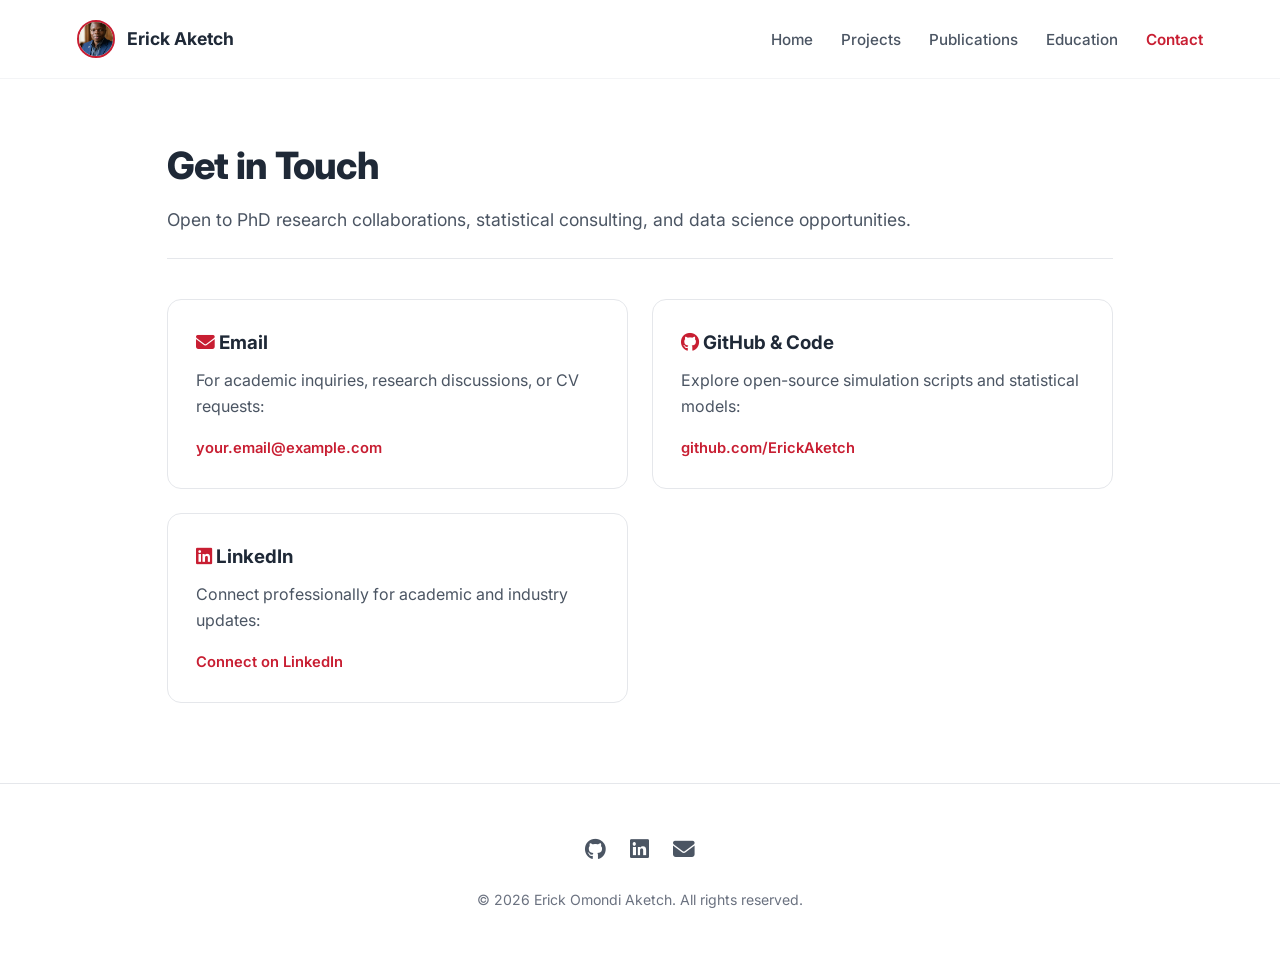
==== contact.html @ 642c51b4 "Add contact.html with contact information and links" ====
<!DOCTYPE html>
<html lang="en">
<head>
  <meta charset="UTF-8" />
  <meta name="viewport" content="width=device-width, initial-scale=1.0" />
  <title>Contact | Erick Omondi Aketch</title>
  <link href="https://fonts.googleapis.com/css2?family=Inter:wght@400;500;600;700;800&display=swap" rel="stylesheet">
  <link rel="stylesheet" href="https://cdnjs.cloudflare.com/ajax/libs/font-awesome/6.5.0/css/all.min.css">
  <link rel="stylesheet" href="style.css">
</head>
<body>

  <header>
    <a href="index.html" class="brand">
      <img src="profile.jpg" alt="Erick Omondi Aketch">
      <span>Erick Aketch</span>
    </a>
    <nav>
      <ul>
        <li><a href="index.html">Home</a></li>
        <li><a href="projects.html">Projects</a></li>
        <li><a href="publications.html">Publications</a></li>
        <li><a href="education.html">Education</a></li>
        <li><a href="contact.html" class="active">Contact</a></li>
      </ul>
    </nav>
  </header>

  <main class="page-container">
    <div class="page-header">
      <h1>Get in Touch</h1>
      <p>Open to PhD research collaborations, statistical consulting, and data science opportunities.</p>
    </div>

    <div class="card-grid">
      <div class="card">
        <h3><i class="fa-solid fa-envelope" style="color: var(--primary);"></i> Email</h3>
        <p style="margin-top: 0.5rem; color: var(--text-muted);">For academic inquiries, research discussions, or CV requests:</p>
        <a href="mailto:your.email@example.com" class="text-link">your.email@example.com</a>
      </div>

      <div class="card">
        <h3><i class="fa-brands fa-github" style="color: var(--primary);"></i> GitHub & Code</h3>
        <p style="margin-top: 0.5rem; color: var(--text-muted);">Explore open-source simulation scripts and statistical models:</p>
        <a href="https://github.com/ErickAketch" target="_blank" class="text-link">github.com/ErickAketch</a>
      </div>

      <div class="card">
        <h3><i class="fa-brands fa-linkedin" style="color: var(--primary);"></i> LinkedIn</h3>
        <p style="margin-top: 0.5rem; color: var(--text-muted);">Connect professionally for academic and industry updates:</p>
        <a href="https://linkedin.com" target="_blank" class="text-link">Connect on LinkedIn</a>
      </div>
    </div>
  </main>

  <footer>
    <div class="social-links">
      <a href="https://github.com/ErickAketch" target="_blank"><i class="fa-brands fa-github"></i></a>
      <a href="https://linkedin.com" target="_blank"><i class="fa-brands fa-linkedin"></i></a>
      <a href="mailto:your.email@example.com"><i class="fa-solid fa-envelope"></i></a>
    </div>
    <p class="copyright">© 2026 Erick Omondi Aketch. All rights reserved.</p>
  </footer>

</body>
</html>
---- style.css ----
:root {
  --primary: #c81e32;
  --accent: #e66c1f;
  --text-dark: #1f2937;
  --text-muted: #4b5563;
  --bg-light: #ffffff;
  --bg-subtle: #f9fafb;
  --border-light: #e5e7eb;
}

* {
  box-sizing: border-box;
  margin: 0;
  padding: 0;
}

body {
  font-family: 'Inter', sans-serif;
  color: var(--text-dark);
  background-color: var(--bg-light);
  line-height: 1.65;
  overflow-x: hidden;
}

/* Header & Navigation */
header {
  display: flex;
  justify-content: space-between;
  align-items: center;
  padding: 1.25rem 6%;
  position: sticky;
  top: 0;
  background: rgba(255, 255, 255, 0.95);
  backdrop-filter: blur(8px);
  z-index: 100;
  border-bottom: 1px solid #f3f4f6;
}

.brand {
  display: flex;
  align-items: center;
  gap: 0.75rem;
  text-decoration: none;
  color: var(--text-dark);
  font-weight: 700;
  font-size: 1.1rem;
}

.brand img {
  width: 38px;
  height: 38px;
  border-radius: 50%;
  object-fit: cover;
  border: 2px solid var(--primary);
}

nav ul {
  display: flex;
  list-style: none;
  gap: 1.75rem;
}

nav a {
  text-decoration: none;
  color: var(--text-muted);
  font-weight: 500;
  font-size: 0.95rem;
  transition: color 0.2s;
}

nav a:hover, nav a.active {
  color: var(--primary);
  font-weight: 600;
}

/* Page Container */
.page-container {
  max-width: 1100px;
  margin: 0 auto;
  padding: 3.5rem 6% 5rem;
}

.page-header {
  margin-bottom: 2.5rem;
  border-bottom: 1px solid var(--border-light);
  padding-bottom: 1.5rem;
}

.page-header h1 {
  font-size: 2.35rem;
  font-weight: 800;
  letter-spacing: -0.02em;
  margin-bottom: 0.5rem;
}

.page-header p {
  color: var(--text-muted);
  font-size: 1.1rem;
}

/* Cards & Timeline Items */
.card-grid {
  display: grid;
  grid-template-columns: repeat(auto-fit, minmax(310px, 1fr));
  gap: 1.5rem;
}

.card {
  background: #fff;
  border: 1px solid var(--border-light);
  border-radius: 14px;
  padding: 1.75rem;
  transition: transform 0.2s, box-shadow 0.2s;
}

.card:hover {
  transform: translateY(-3px);
  box-shadow: 0 10px 24px rgba(0, 0, 0, 0.05);
  border-color: #d1d5db;
}

.tag-list {
  display: flex;
  flex-wrap: wrap;
  gap: 0.5rem;
  margin-top: 1rem;
}

.tag {
  font-size: 0.78rem;
  font-weight: 600;
  padding: 0.25rem 0.7rem;
  border-radius: 999px;
  background: var(--bg-subtle);
  color: var(--primary);
  border: 1px solid #fee2e2;
}

.timeline-item {
  border-left: 3px solid var(--primary);
  padding-left: 1.5rem;
  margin-bottom: 2.25rem;
  position: relative;
}

.timeline-item::before {
  content: "";
  position: absolute;
  left: -8px;
  top: 4px;
  width: 13px;
  height: 13px;
  border-radius: 50%;
  background: var(--primary);
}

.timeline-date {
  font-size: 0.88rem;
  font-weight: 600;
  color: var(--accent);
  text-transform: uppercase;
  letter-spacing: 0.04em;
}

.timeline-item h3 {
  font-size: 1.25rem;
  margin: 0.25rem 0;
}

.timeline-item p {
  color: var(--text-muted);
}

/* Links & Buttons */
.text-link {
  display: inline-flex;
  align-items: center;
  gap: 0.4rem;
  margin-top: 1rem;
  color: var(--primary);
  font-weight: 600;
  font-size: 0.92rem;
  text-decoration: none;
}

.text-link:hover {
  text-decoration: underline;
}

/* Footer */
footer {
  padding: 3rem 6%;
  text-align: center;
  border-top: 1px solid var(--border-light);
}

.social-links {
  display: flex;
  justify-content: center;
  gap: 1.5rem;
  margin-bottom: 1.25rem;
}

.social-links a {
  color: var(--text-muted);
  font-size: 1.35rem;
  transition: color 0.2s;
}

.social-links a:hover {
  color: var(--primary);
}

.copyright {
  font-size: 0.88rem;
  color: #6b7280;
}

@media (max-width: 768px) {
  nav ul { gap: 1rem; font-size: 0.85rem; }
}
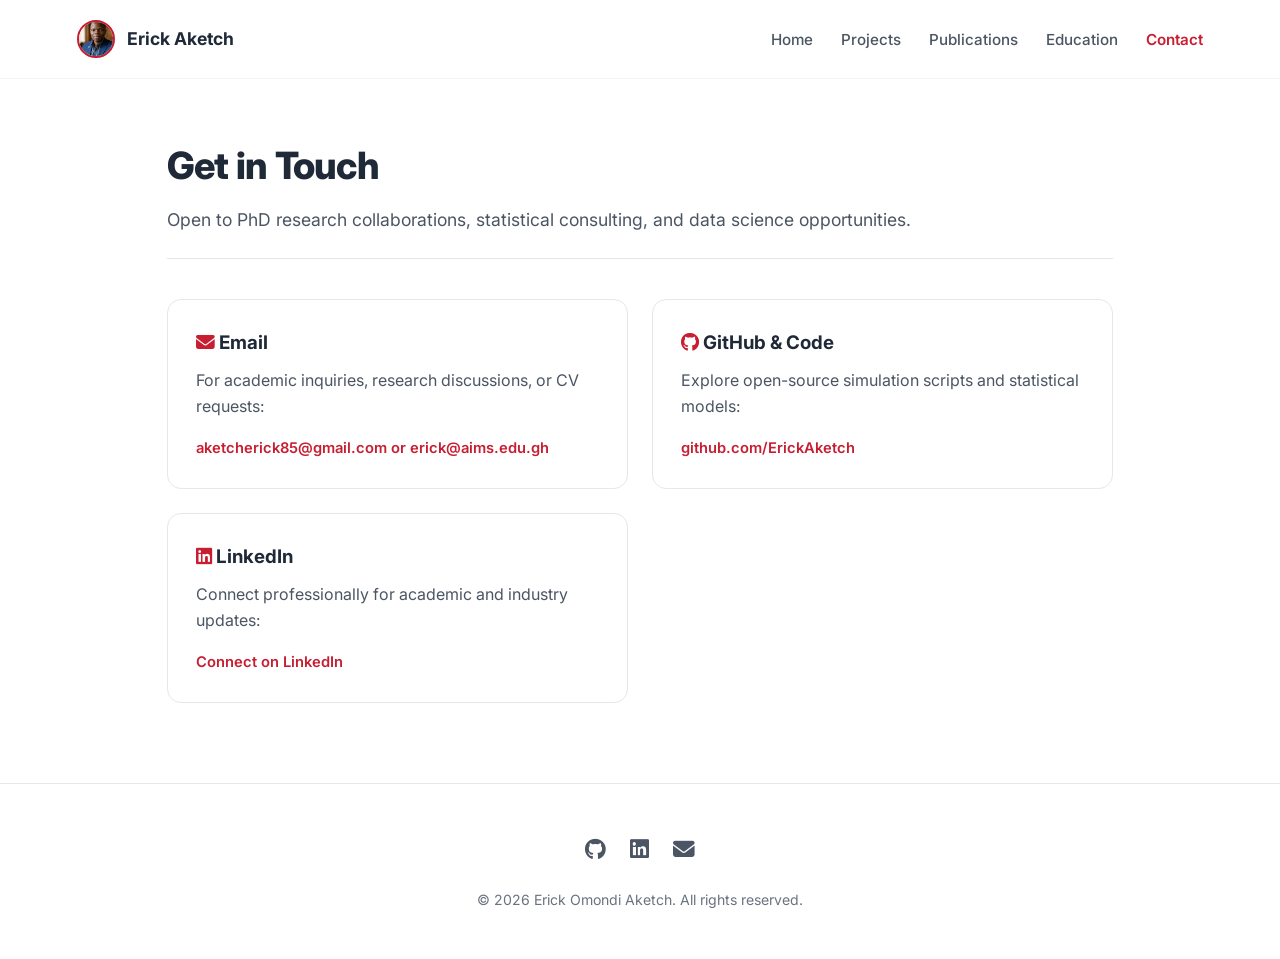
==== commit f75ab317: "Update contact.html" ====
--- a/contact.html
+++ b/contact.html
@@ -36,7 +36,7 @@
       <div class="card">
         <h3><i class="fa-solid fa-envelope" style="color: var(--primary);"></i> Email</h3>
         <p style="margin-top: 0.5rem; color: var(--text-muted);">For academic inquiries, research discussions, or CV requests:</p>
-        <a href="mailto:your.email@example.com" class="text-link">your.email@example.com</a>
+        <a href="mailto:your.email@example.com" class="text-link">aketcherick85@gmail.com or erick@aims.edu.gh</a>
       </div>
 
       <div class="card">
@@ -48,7 +48,7 @@
       <div class="card">
         <h3><i class="fa-brands fa-linkedin" style="color: var(--primary);"></i> LinkedIn</h3>
         <p style="margin-top: 0.5rem; color: var(--text-muted);">Connect professionally for academic and industry updates:</p>
-        <a href="https://linkedin.com" target="_blank" class="text-link">Connect on LinkedIn</a>
+        <a href="https://www.linkedin.com/in/erick-aketch-28a838199/" target="_blank" class="text-link">Connect on LinkedIn</a>
       </div>
     </div>
   </main>
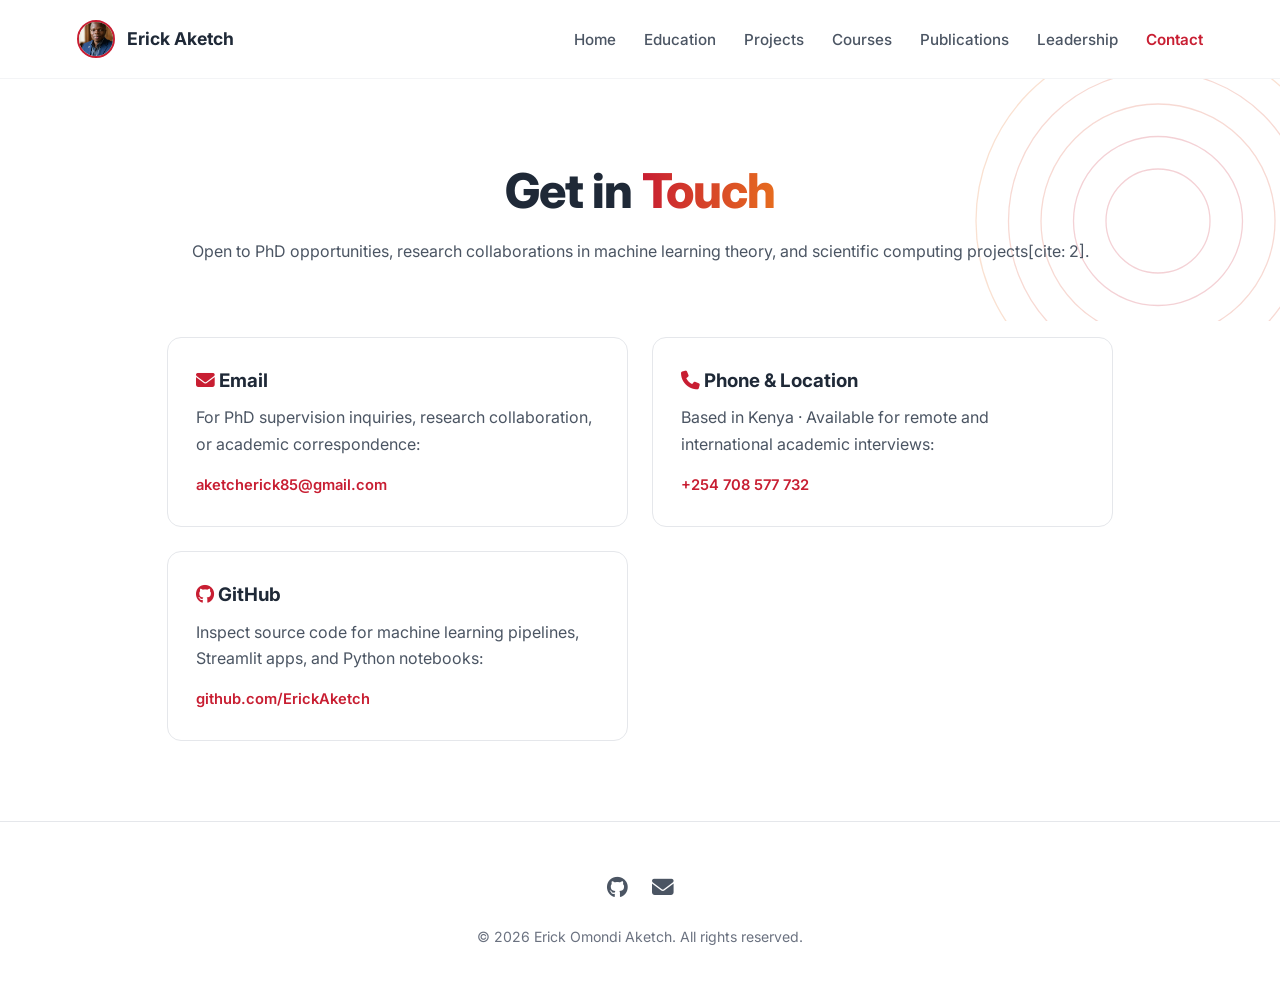
==== commit 4fe0d839: "Update contact.html" ====
--- a/contact.html
+++ b/contact.html
@@ -18,37 +18,46 @@
     <nav>
       <ul>
         <li><a href="index.html">Home</a></li>
+        <li><a href="education.html">Education</a></li>
         <li><a href="projects.html">Projects</a></li>
+        <li><a href="courses.html">Courses</a></li>
         <li><a href="publications.html">Publications</a></li>
-        <li><a href="education.html">Education</a></li>
+        <li><a href="leadership.html">Leadership</a></li>
         <li><a href="contact.html" class="active">Contact</a></li>
       </ul>
     </nav>
   </header>
 
-  <main class="page-container">
-    <div class="page-header">
-      <h1>Get in Touch</h1>
-      <p>Open to PhD research collaborations, statistical consulting, and data science opportunities.</p>
-    </div>
+  <section class="cv-hero">
+    <svg class="cv-geo-bg" viewBox="0 0 400 400" fill="none" xmlns="http://www.w3.org/2000/svg">
+      <circle cx="260" cy="140" r="40" stroke="#c81e32" stroke-width="1"/>
+      <circle cx="260" cy="140" r="65" stroke="#c81e32" stroke-width="1"/>
+      <circle cx="260" cy="140" r="90" stroke="#d94628" stroke-width="1"/>
+      <circle cx="260" cy="140" r="115" stroke="#d94628" stroke-width="1"/>
+      <circle cx="260" cy="140" r="140" stroke="#e66c1f" stroke-width="1"/>
+    </svg>
+    <h1>Get in <span class="gradient-accent">Touch</span></h1>
+    <p style="color: var(--text-muted); margin-top: 0.5rem;">Open to PhD opportunities, research collaborations in machine learning theory, and scientific computing projects[cite: 2].</p>
+  </section>
 
+  <main class="page-container" style="padding-top: 1rem;">
     <div class="card-grid">
       <div class="card">
         <h3><i class="fa-solid fa-envelope" style="color: var(--primary);"></i> Email</h3>
-        <p style="margin-top: 0.5rem; color: var(--text-muted);">For academic inquiries, research discussions, or CV requests:</p>
-        <a href="mailto:your.email@example.com" class="text-link">aketcherick85@gmail.com or erick@aims.edu.gh</a>
+        <p style="margin-top: 0.5rem; color: var(--text-muted);">For PhD supervision inquiries, research collaboration, or academic correspondence:</p>
+        <a href="mailto:aketcherick85@gmail.com" class="text-link">aketcherick85@gmail.com</a>
       </div>
 
       <div class="card">
-        <h3><i class="fa-brands fa-github" style="color: var(--primary);"></i> GitHub & Code</h3>
-        <p style="margin-top: 0.5rem; color: var(--text-muted);">Explore open-source simulation scripts and statistical models:</p>
-        <a href="https://github.com/ErickAketch" target="_blank" class="text-link">github.com/ErickAketch</a>
+        <h3><i class="fa-solid fa-phone" style="color: var(--primary);"></i> Phone &amp; Location</h3>
+        <p style="margin-top: 0.5rem; color: var(--text-muted);">Based in Kenya · Available for remote and international academic interviews:</p>
+        <a href="tel:+254708577732" class="text-link">+254 708 577 732</a>
       </div>
 
       <div class="card">
-        <h3><i class="fa-brands fa-linkedin" style="color: var(--primary);"></i> LinkedIn</h3>
-        <p style="margin-top: 0.5rem; color: var(--text-muted);">Connect professionally for academic and industry updates:</p>
-        <a href="https://www.linkedin.com/in/erick-aketch-28a838199/" target="_blank" class="text-link">Connect on LinkedIn</a>
+        <h3><i class="fa-brands fa-github" style="color: var(--primary);"></i> GitHub</h3>
+        <p style="margin-top: 0.5rem; color: var(--text-muted);">Inspect source code for machine learning pipelines, Streamlit apps, and Python notebooks:</p>
+        <a href="https://github.com/ErickAketch" target="_blank" class="text-link">github.com/ErickAketch</a>
       </div>
     </div>
   </main>
@@ -56,8 +65,7 @@
   <footer>
     <div class="social-links">
       <a href="https://github.com/ErickAketch" target="_blank"><i class="fa-brands fa-github"></i></a>
-      <a href="https://linkedin.com" target="_blank"><i class="fa-brands fa-linkedin"></i></a>
-      <a href="mailto:your.email@example.com"><i class="fa-solid fa-envelope"></i></a>
+      <a href="mailto:aketcherick85@gmail.com"><i class="fa-solid fa-envelope"></i></a>
     </div>
     <p class="copyright">© 2026 Erick Omondi Aketch. All rights reserved.</p>
   </footer>
--- a/style.css
+++ b/style.css
@@ -219,3 +219,113 @@
 @media (max-width: 768px) {
   nav ul { gap: 1rem; font-size: 0.85rem; }
 }
+
+/* Two-Column Academic CV Layout (Matches Education & Experience Reference) */
+.cv-hero {
+  position: relative;
+  text-align: center;
+  padding: 4.5rem 6% 3.5rem;
+  overflow: hidden;
+}
+
+.cv-hero h1 {
+  font-size: clamp(2.1rem, 4vw, 3rem);
+  font-weight: 800;
+  letter-spacing: -0.02em;
+  color: var(--text-dark);
+}
+
+.cv-hero .gradient-accent {
+  background: linear-gradient(90deg, var(--primary), var(--accent));
+  -webkit-background-clip: text;
+  -webkit-text-fill-color: transparent;
+}
+
+.cv-geo-bg {
+  position: absolute;
+  top: -40px;
+  right: -60px;
+  width: 520px;
+  height: 520px;
+  opacity: 0.2;
+  pointer-events: none;
+  z-index: -1;
+}
+
+.cv-section {
+  max-width: 1050px;
+  margin: 0 auto 3.5rem;
+  padding: 0 6%;
+}
+
+.cv-section-title {
+  font-size: 1.55rem;
+  font-weight: 700;
+  color: var(--text-dark);
+  padding-bottom: 0.65rem;
+  border-bottom: 2px solid var(--text-dark);
+  margin-bottom: 1.75rem;
+}
+
+.cv-entry {
+  display: grid;
+  grid-template-columns: 220px 1fr;
+  gap: 2rem;
+  padding-bottom: 1.75rem;
+  margin-bottom: 1.75rem;
+  border-bottom: 1px solid #f3f4f6;
+}
+
+.cv-entry:last-child {
+  border-bottom: none;
+  margin-bottom: 0;
+  padding-bottom: 0;
+}
+
+.cv-meta-date {
+  font-weight: 600;
+  font-size: 0.92rem;
+  color: var(--text-dark);
+}
+
+.cv-meta-loc {
+  font-size: 0.88rem;
+  color: var(--text-muted);
+  margin-top: 0.15rem;
+}
+
+.cv-details h3 {
+  font-size: 1.15rem;
+  font-weight: 700;
+  color: var(--text-dark);
+  margin-bottom: 0.2rem;
+}
+
+.cv-role {
+  font-size: 0.96rem;
+  font-weight: 500;
+  color: var(--primary);
+  margin-bottom: 0.65rem;
+}
+
+.cv-details p, .cv-details li {
+  font-size: 0.96rem;
+  color: var(--text-muted);
+  line-height: 1.65;
+}
+
+.cv-details ul {
+  margin-top: 0.4rem;
+  padding-left: 1.2rem;
+}
+
+.cv-details li {
+  margin-bottom: 0.35rem;
+}
+
+@media (max-width: 768px) {
+  .cv-entry {
+    grid-template-columns: 1fr;
+    gap: 0.4rem;
+  }
+}
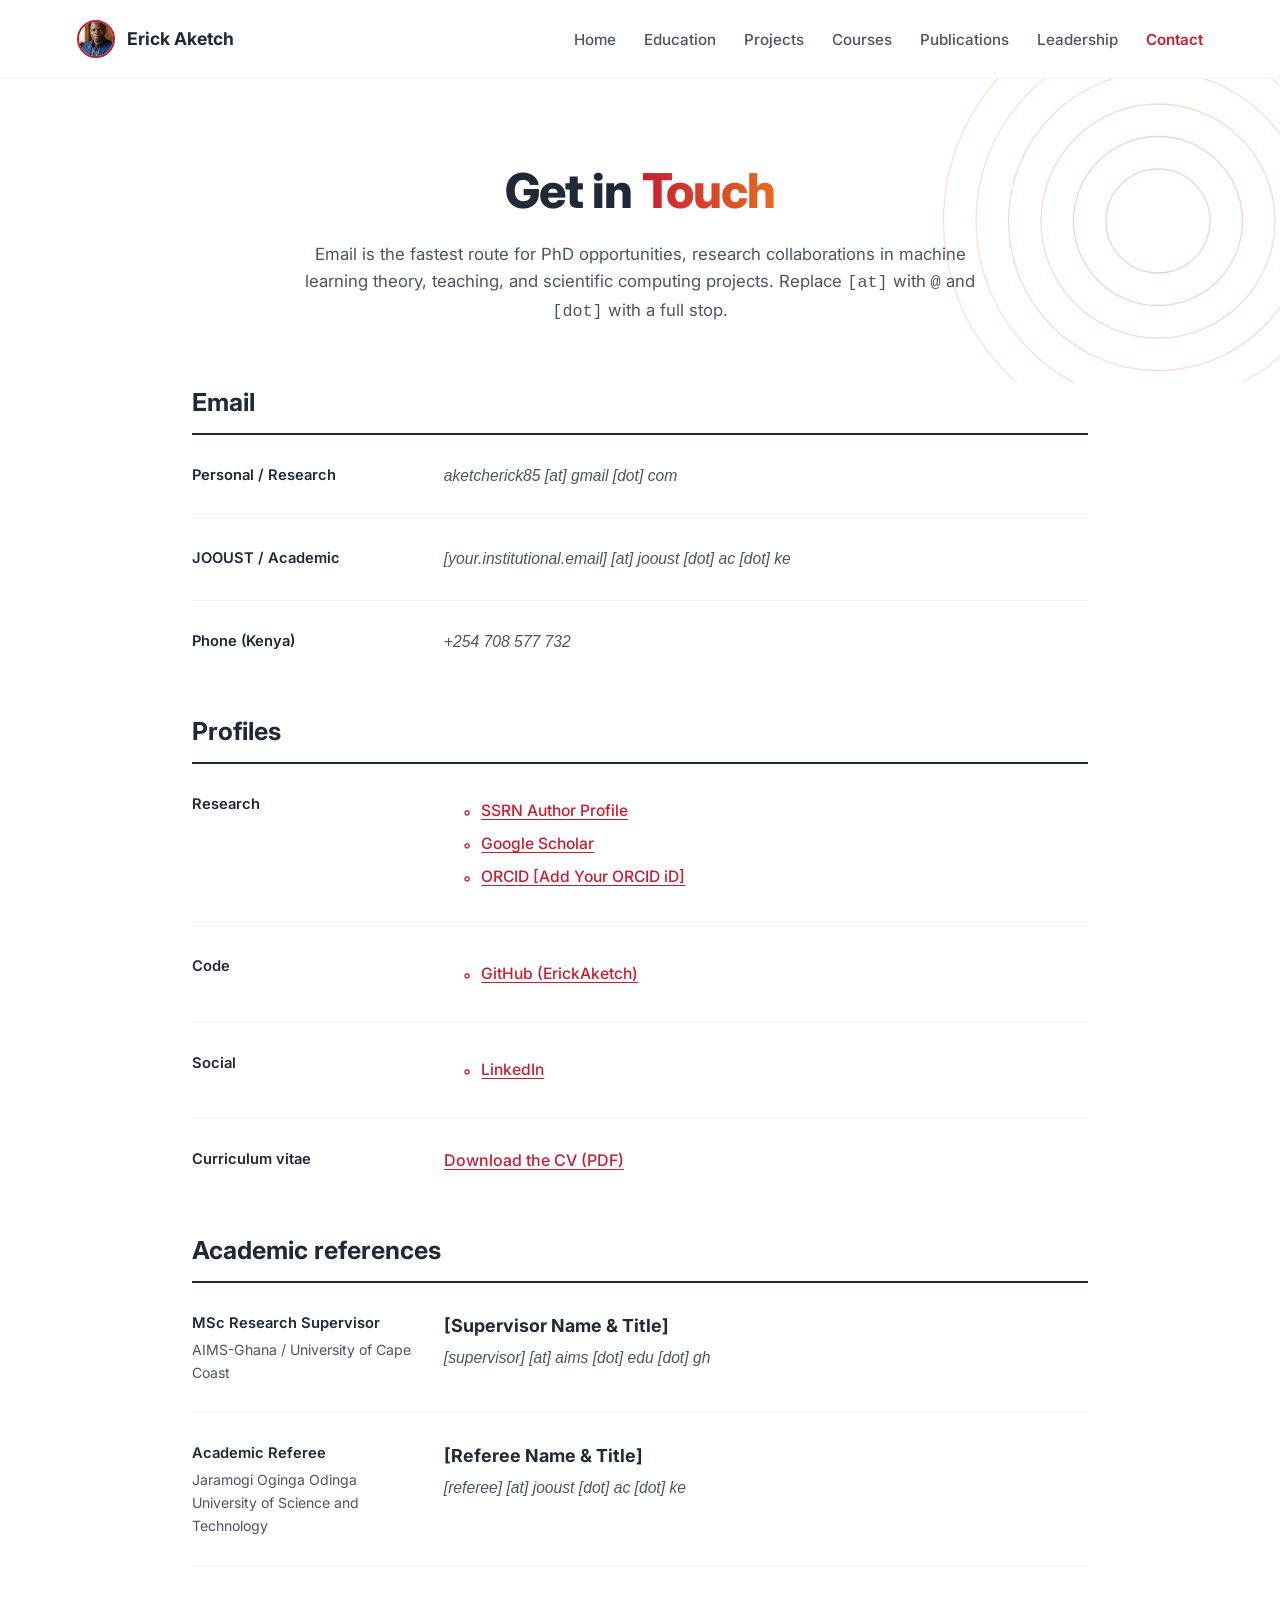
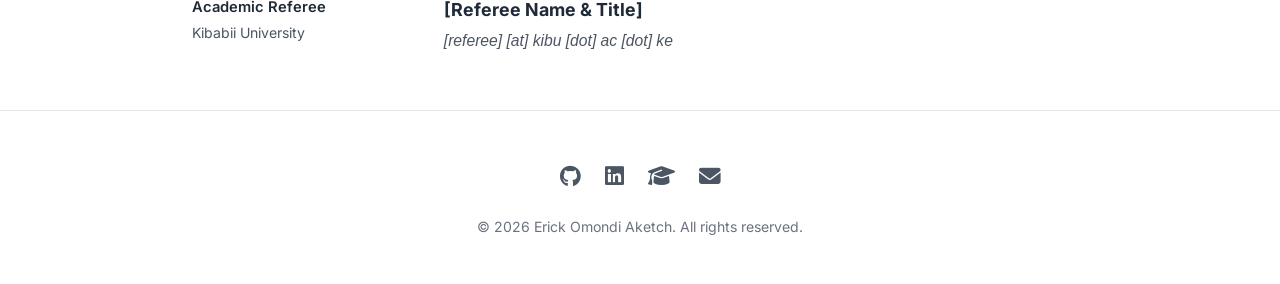
==== commit 9a108161: "Revise contact.html with updated information Updated contact information and added new sections for " ====
--- a/contact.html
+++ b/contact.html
@@ -35,37 +35,139 @@
       <circle cx="260" cy="140" r="90" stroke="#d94628" stroke-width="1"/>
       <circle cx="260" cy="140" r="115" stroke="#d94628" stroke-width="1"/>
       <circle cx="260" cy="140" r="140" stroke="#e66c1f" stroke-width="1"/>
+      <circle cx="260" cy="140" r="165" stroke="#e66c1f" stroke-width="1"/>
     </svg>
     <h1>Get in <span class="gradient-accent">Touch</span></h1>
-    <p style="color: var(--text-muted); margin-top: 0.5rem;">Open to PhD opportunities, research collaborations in machine learning theory, and scientific computing projects[cite: 2].</p>
+    <p style="color: var(--text-muted); margin-top: 0.65rem; max-width: 680px; margin-left: auto; margin-right: auto; font-size: 1.05rem;">
+      Email is the fastest route for PhD opportunities, research collaborations in machine learning theory, teaching, and scientific computing projects. Replace <code>[at]</code> with <code>@</code> and <code>[dot]</code> with a full stop.
+    </p>
   </section>
 
-  <main class="page-container" style="padding-top: 1rem;">
-    <div class="card-grid">
-      <div class="card">
-        <h3><i class="fa-solid fa-envelope" style="color: var(--primary);"></i> Email</h3>
-        <p style="margin-top: 0.5rem; color: var(--text-muted);">For PhD supervision inquiries, research collaboration, or academic correspondence:</p>
-        <a href="mailto:aketcherick85@gmail.com" class="text-link">aketcherick85@gmail.com</a>
+  <!-- EMAIL & PHONE -->
+  <section class="cv-section">
+    <h2 class="cv-section-title">Email</h2>
+
+    <div class="cv-entry">
+      <div class="cv-meta">
+        <div class="cv-meta-date">Personal / Research</div>
       </div>
-
-      <div class="card">
-        <h3><i class="fa-solid fa-phone" style="color: var(--primary);"></i> Phone &amp; Location</h3>
-        <p style="margin-top: 0.5rem; color: var(--text-muted);">Based in Kenya · Available for remote and international academic interviews:</p>
-        <a href="tel:+254708577732" class="text-link">+254 708 577 732</a>
-      </div>
-
-      <div class="card">
-        <h3><i class="fa-brands fa-github" style="color: var(--primary);"></i> GitHub</h3>
-        <p style="margin-top: 0.5rem; color: var(--text-muted);">Inspect source code for machine learning pipelines, Streamlit apps, and Python notebooks:</p>
-        <a href="https://github.com/ErickAketch" target="_blank" class="text-link">github.com/ErickAketch</a>
+      <div class="cv-details">
+        <div class="email-obfuscated">aketcherick85 [at] gmail [dot] com</div>
       </div>
     </div>
-  </main>
+
+    <div class="cv-entry">
+      <div class="cv-meta">
+        <div class="cv-meta-date">JOOUST / Academic</div>
+      </div>
+      <div class="cv-details">
+        <div class="email-obfuscated">[your.institutional.email] [at] jooust [dot] ac [dot] ke</div>
+      </div>
+    </div>
+
+    <div class="cv-entry">
+      <div class="cv-meta">
+        <div class="cv-meta-date">Phone (Kenya)</div>
+      </div>
+      <div class="cv-details">
+        <div class="email-obfuscated">+254 708 577 732</div>
+      </div>
+    </div>
+  </section>
+
+  <!-- PROFILES -->
+  <section class="cv-section">
+    <h2 class="cv-section-title">Profiles</h2>
+
+    <div class="cv-entry">
+      <div class="cv-meta">
+        <div class="cv-meta-date">Research</div>
+      </div>
+      <div class="cv-details">
+        <ul class="contact-list">
+          <li><a href="https://papers.ssrn.com/sol3/cf_dev/AbsByAuth.cfm?per_id=7013641" target="_blank">SSRN Author Profile</a></li>
+          <li><a href="https://scholar.google.com" target="_blank">Google Scholar</a></li>
+          <li><a href="https://orcid.org" target="_blank">ORCID [Add Your ORCID iD]</a></li>
+        </ul>
+      </div>
+    </div>
+
+    <div class="cv-entry">
+      <div class="cv-meta">
+        <div class="cv-meta-date">Code</div>
+      </div>
+      <div class="cv-details">
+        <ul class="contact-list">
+          <li><a href="https://github.com/ErickAketch" target="_blank">GitHub (ErickAketch)</a></li>
+        </ul>
+      </div>
+    </div>
+
+    <div class="cv-entry">
+      <div class="cv-meta">
+        <div class="cv-meta-date">Social</div>
+      </div>
+      <div class="cv-details">
+        <ul class="contact-list">
+          <li><a href="https://linkedin.com" target="_blank">LinkedIn</a></li>
+        </ul>
+      </div>
+    </div>
+
+    <div class="cv-entry">
+      <div class="cv-meta">
+        <div class="cv-meta-date">Curriculum vitae</div>
+      </div>
+      <div class="cv-details">
+        <a href="Erick_Aketch_Resume (1).pdf" download style="color: var(--primary); font-weight: 500; text-decoration: underline; text-underline-offset: 3px;">Download the CV (PDF)</a>
+      </div>
+    </div>
+  </section>
+
+  <!-- ACADEMIC REFERENCES -->
+  <section class="cv-section">
+    <h2 class="cv-section-title">Academic references</h2>
+
+    <div class="cv-entry">
+      <div class="cv-meta">
+        <div class="cv-meta-date">MSc Research Supervisor</div>
+        <div class="cv-meta-loc">AIMS-Ghana / University of Cape Coast</div>
+      </div>
+      <div class="cv-details">
+        <div class="ref-name">[Supervisor Name &amp; Title]</div>
+        <div class="email-obfuscated">[supervisor] [at] aims [dot] edu [dot] gh</div>
+      </div>
+    </div>
+
+    <div class="cv-entry">
+      <div class="cv-meta">
+        <div class="cv-meta-date">Academic Referee</div>
+        <div class="cv-meta-loc">Jaramogi Oginga Odinga University of Science and Technology</div>
+      </div>
+      <div class="cv-details">
+        <div class="ref-name">[Referee Name &amp; Title]</div>
+        <div class="email-obfuscated">[referee] [at] jooust [dot] ac [dot] ke</div>
+      </div>
+    </div>
+
+    <div class="cv-entry">
+      <div class="cv-meta">
+        <div class="cv-meta-date">Academic Referee</div>
+        <div class="cv-meta-loc">Kibabii University</div>
+      </div>
+      <div class="cv-details">
+        <div class="ref-name">[Referee Name &amp; Title]</div>
+        <div class="email-obfuscated">[referee] [at] kibu [dot] ac [dot] ke</div>
+      </div>
+    </div>
+  </section>
 
   <footer>
     <div class="social-links">
-      <a href="https://github.com/ErickAketch" target="_blank"><i class="fa-brands fa-github"></i></a>
-      <a href="mailto:aketcherick85@gmail.com"><i class="fa-solid fa-envelope"></i></a>
+      <a href="https://github.com/ErickAketch" target="_blank" aria-label="GitHub"><i class="fa-brands fa-github"></i></a>
+      <a href="https://linkedin.com" target="_blank" aria-label="LinkedIn"><i class="fa-brands fa-linkedin"></i></a>
+      <a href="https://scholar.google.com" target="_blank" aria-label="Google Scholar"><i class="fa-solid fa-graduation-cap"></i></a>
+      <a href="mailto:aketcherick85@gmail.com" aria-label="Email"><i class="fa-solid fa-envelope"></i></a>
     </div>
     <p class="copyright">© 2026 Erick Omondi Aketch. All rights reserved.</p>
   </footer>
--- a/style.css
+++ b/style.css
@@ -329,3 +329,52 @@
     gap: 0.4rem;
   }
 }
+
+
+/* Contact Page Bullet Lists & Obfuscated Email Styling */
+.contact-list {
+  list-style: none;
+  padding-left: 0;
+  margin: 0;
+}
+
+.contact-list li {
+  position: relative;
+  padding-left: 1.15rem;
+  margin-bottom: 0.45rem;
+  font-size: 0.98rem;
+}
+
+.contact-list li::before {
+  content: "◦";
+  position: absolute;
+  left: 0;
+  top: -1px;
+  color: var(--primary);
+  font-weight: 700;
+  font-size: 1.1rem;
+}
+
+.contact-list a {
+  color: var(--primary);
+  text-decoration: underline;
+  text-underline-offset: 3px;
+  font-weight: 500;
+}
+
+.contact-list a:hover {
+  color: #a81829;
+}
+
+.email-obfuscated {
+  font-style: italic;
+  color: var(--text-muted);
+  font-size: 0.98rem;
+}
+
+.ref-name {
+  font-size: 1.12rem;
+  font-weight: 700;
+  color: var(--text-dark);
+  margin-bottom: 0.25rem;
+}
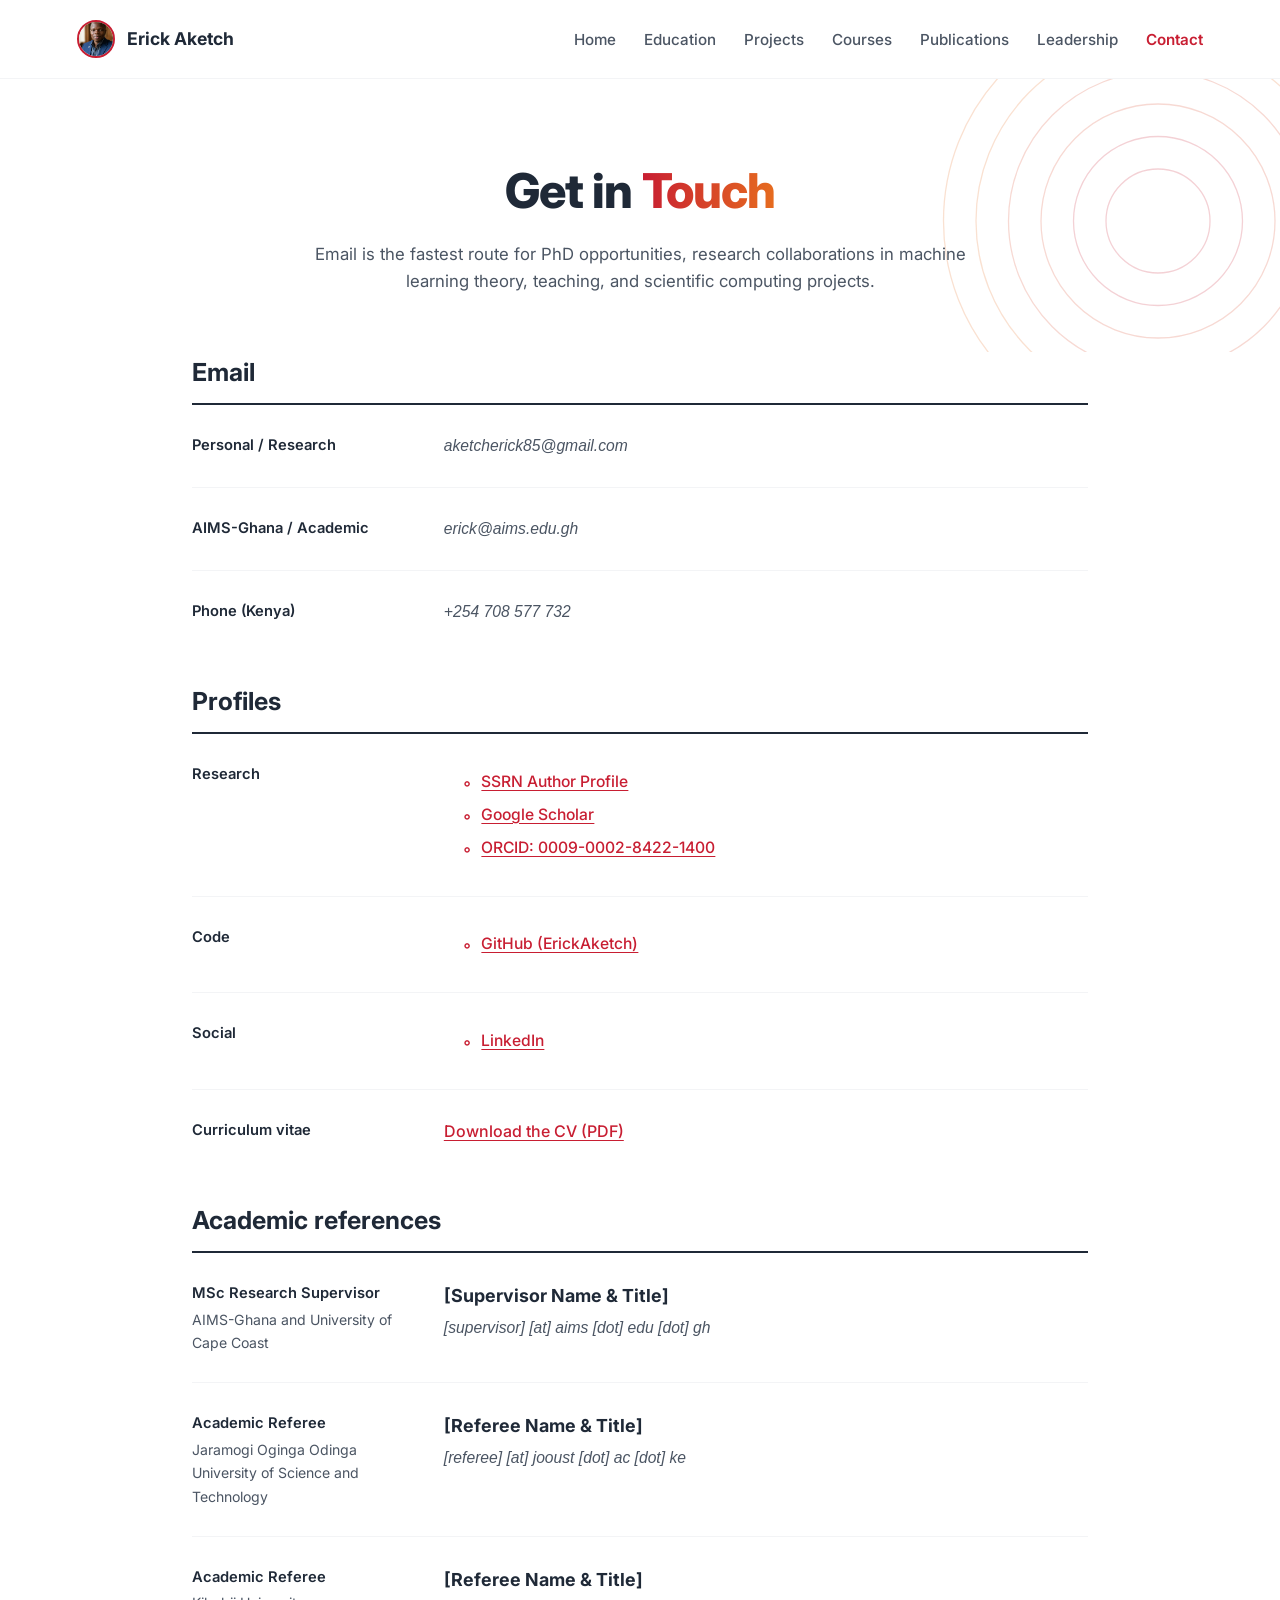
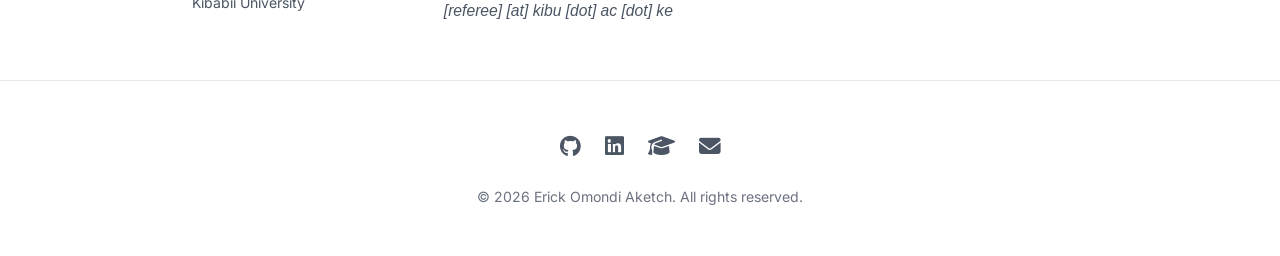
==== commit d567cf67: "Update contact information and links in contact.html" ====
--- a/contact.html
+++ b/contact.html
@@ -39,7 +39,7 @@
     </svg>
     <h1>Get in <span class="gradient-accent">Touch</span></h1>
     <p style="color: var(--text-muted); margin-top: 0.65rem; max-width: 680px; margin-left: auto; margin-right: auto; font-size: 1.05rem;">
-      Email is the fastest route for PhD opportunities, research collaborations in machine learning theory, teaching, and scientific computing projects. Replace <code>[at]</code> with <code>@</code> and <code>[dot]</code> with a full stop.
+      Email is the fastest route for PhD opportunities, research collaborations in machine learning theory, teaching, and scientific computing projects.
     </p>
   </section>
 
@@ -52,16 +52,16 @@
         <div class="cv-meta-date">Personal / Research</div>
       </div>
       <div class="cv-details">
-        <div class="email-obfuscated">aketcherick85 [at] gmail [dot] com</div>
+        <div class="email-obfuscated">aketcherick85@gmail.com</div>
       </div>
     </div>
 
     <div class="cv-entry">
       <div class="cv-meta">
-        <div class="cv-meta-date">JOOUST / Academic</div>
+        <div class="cv-meta-date">AIMS-Ghana / Academic</div>
       </div>
       <div class="cv-details">
-        <div class="email-obfuscated">[your.institutional.email] [at] jooust [dot] ac [dot] ke</div>
+        <div class="email-obfuscated">erick@aims.edu.gh</div>
       </div>
     </div>
 
@@ -86,8 +86,8 @@
       <div class="cv-details">
         <ul class="contact-list">
           <li><a href="https://papers.ssrn.com/sol3/cf_dev/AbsByAuth.cfm?per_id=7013641" target="_blank">SSRN Author Profile</a></li>
-          <li><a href="https://scholar.google.com" target="_blank">Google Scholar</a></li>
-          <li><a href="https://orcid.org" target="_blank">ORCID [Add Your ORCID iD]</a></li>
+          <li><a href="https://scholar.google.com/citations?hl=en&user=WQjmL3oAAAAJ" target="_blank">Google Scholar</a></li>
+          <li><a href="https://orcid.org/my-orcid?orcid=0009-0002-8422-1400" target="_blank">ORCID: 0009-0002-8422-1400</a></li>
         </ul>
       </div>
     </div>
@@ -109,7 +109,7 @@
       </div>
       <div class="cv-details">
         <ul class="contact-list">
-          <li><a href="https://linkedin.com" target="_blank">LinkedIn</a></li>
+          <li><a href="https://www.linkedin.com/in/erick-aketch-28a838199/" target="_blank">LinkedIn</a></li>
         </ul>
       </div>
     </div>
@@ -119,7 +119,7 @@
         <div class="cv-meta-date">Curriculum vitae</div>
       </div>
       <div class="cv-details">
-        <a href="Erick_Aketch_Resume (1).pdf" download style="color: var(--primary); font-weight: 500; text-decoration: underline; text-underline-offset: 3px;">Download the CV (PDF)</a>
+        <a href="Erick_Aketch_Resume.pdf" download style="color: var(--primary); font-weight: 500; text-decoration: underline; text-underline-offset: 3px;">Download the CV (PDF)</a>
       </div>
     </div>
   </section>
@@ -131,7 +131,7 @@
     <div class="cv-entry">
       <div class="cv-meta">
         <div class="cv-meta-date">MSc Research Supervisor</div>
-        <div class="cv-meta-loc">AIMS-Ghana / University of Cape Coast</div>
+        <div class="cv-meta-loc">AIMS-Ghana and University of Cape Coast</div>
       </div>
       <div class="cv-details">
         <div class="ref-name">[Supervisor Name &amp; Title]</div>
